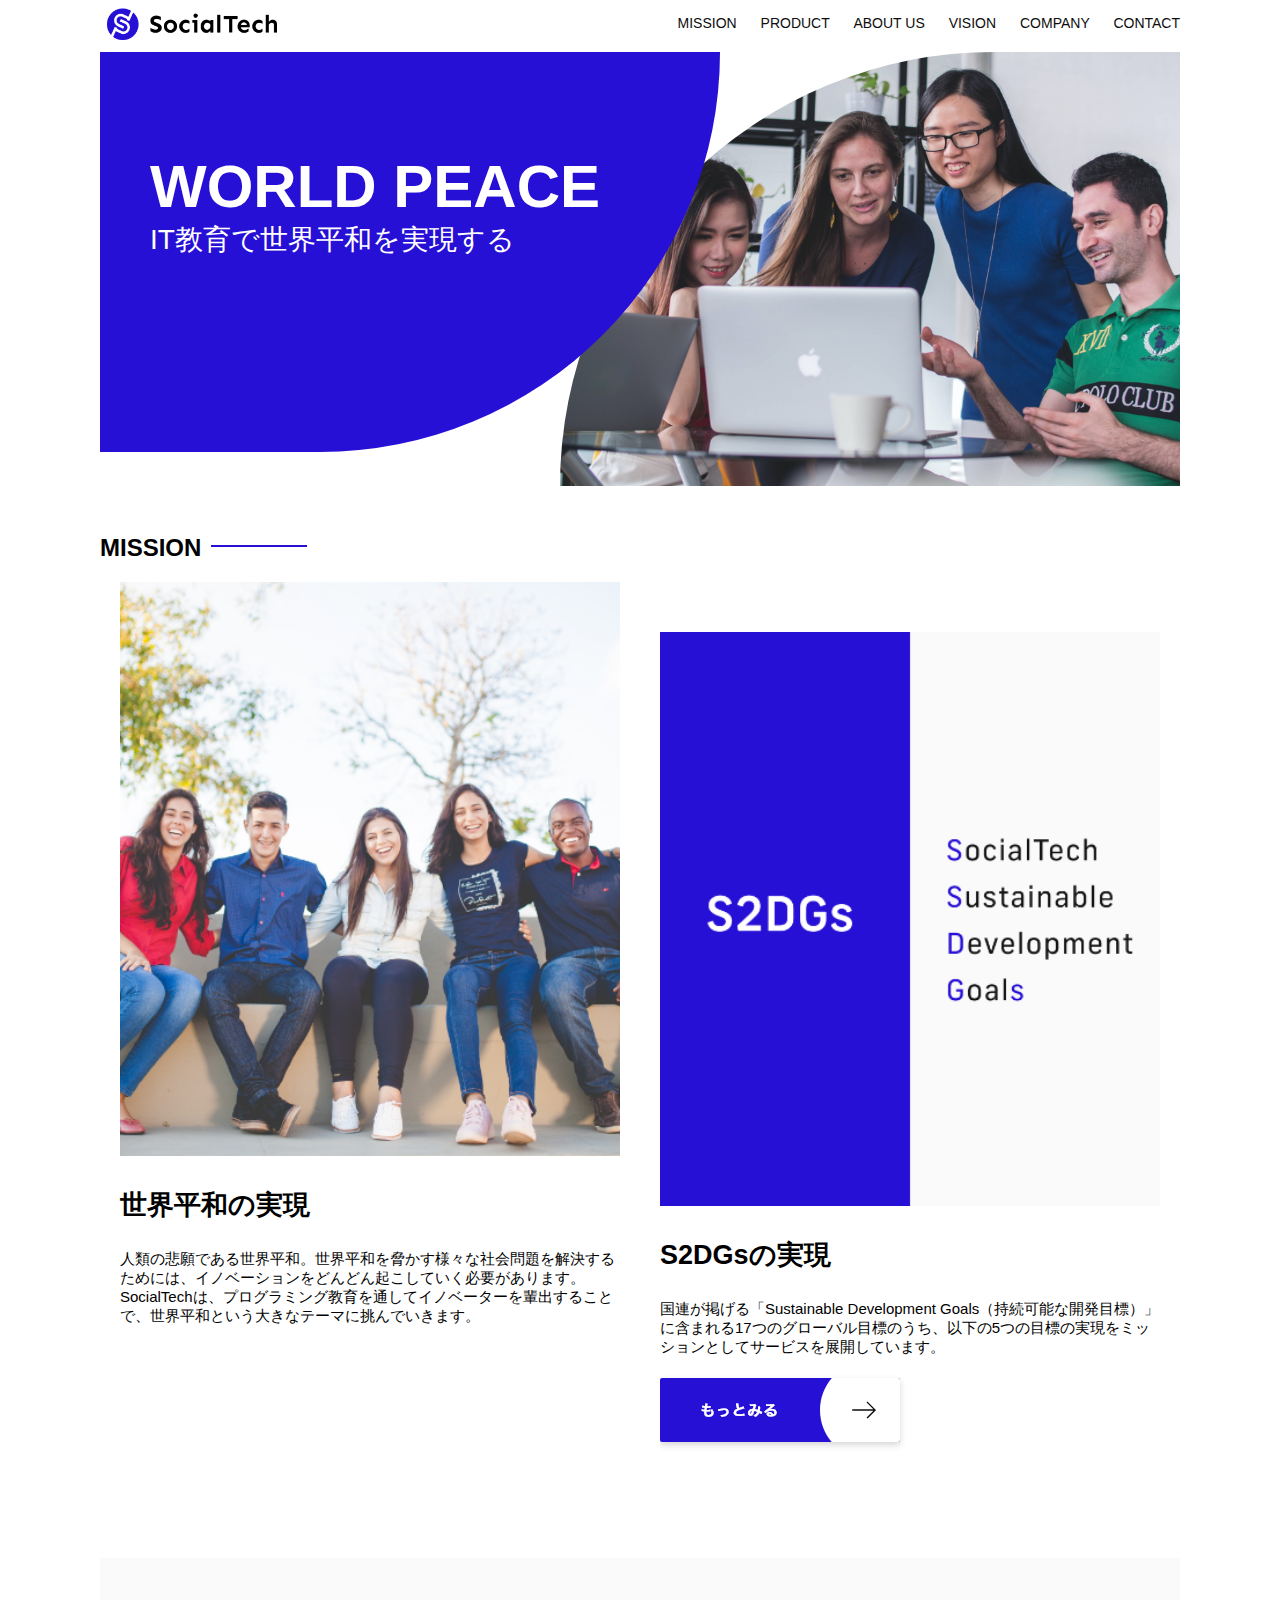
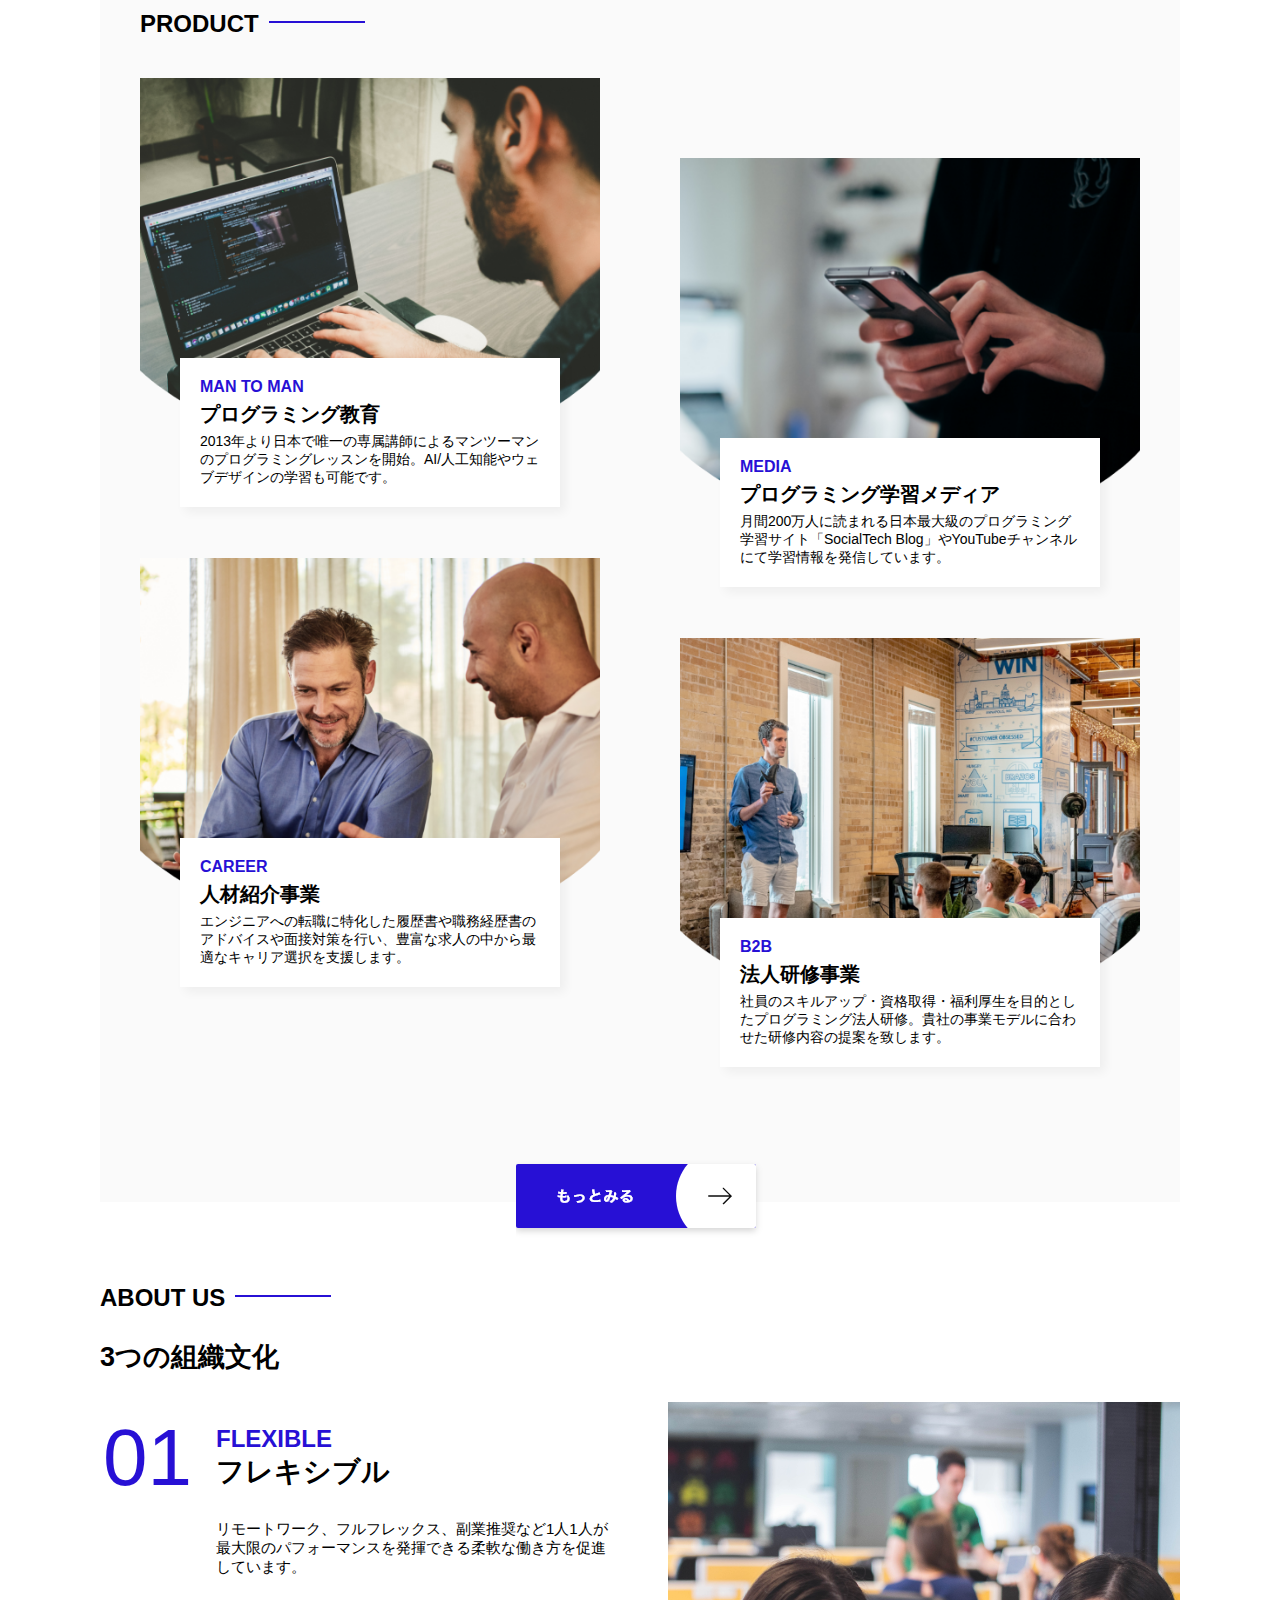
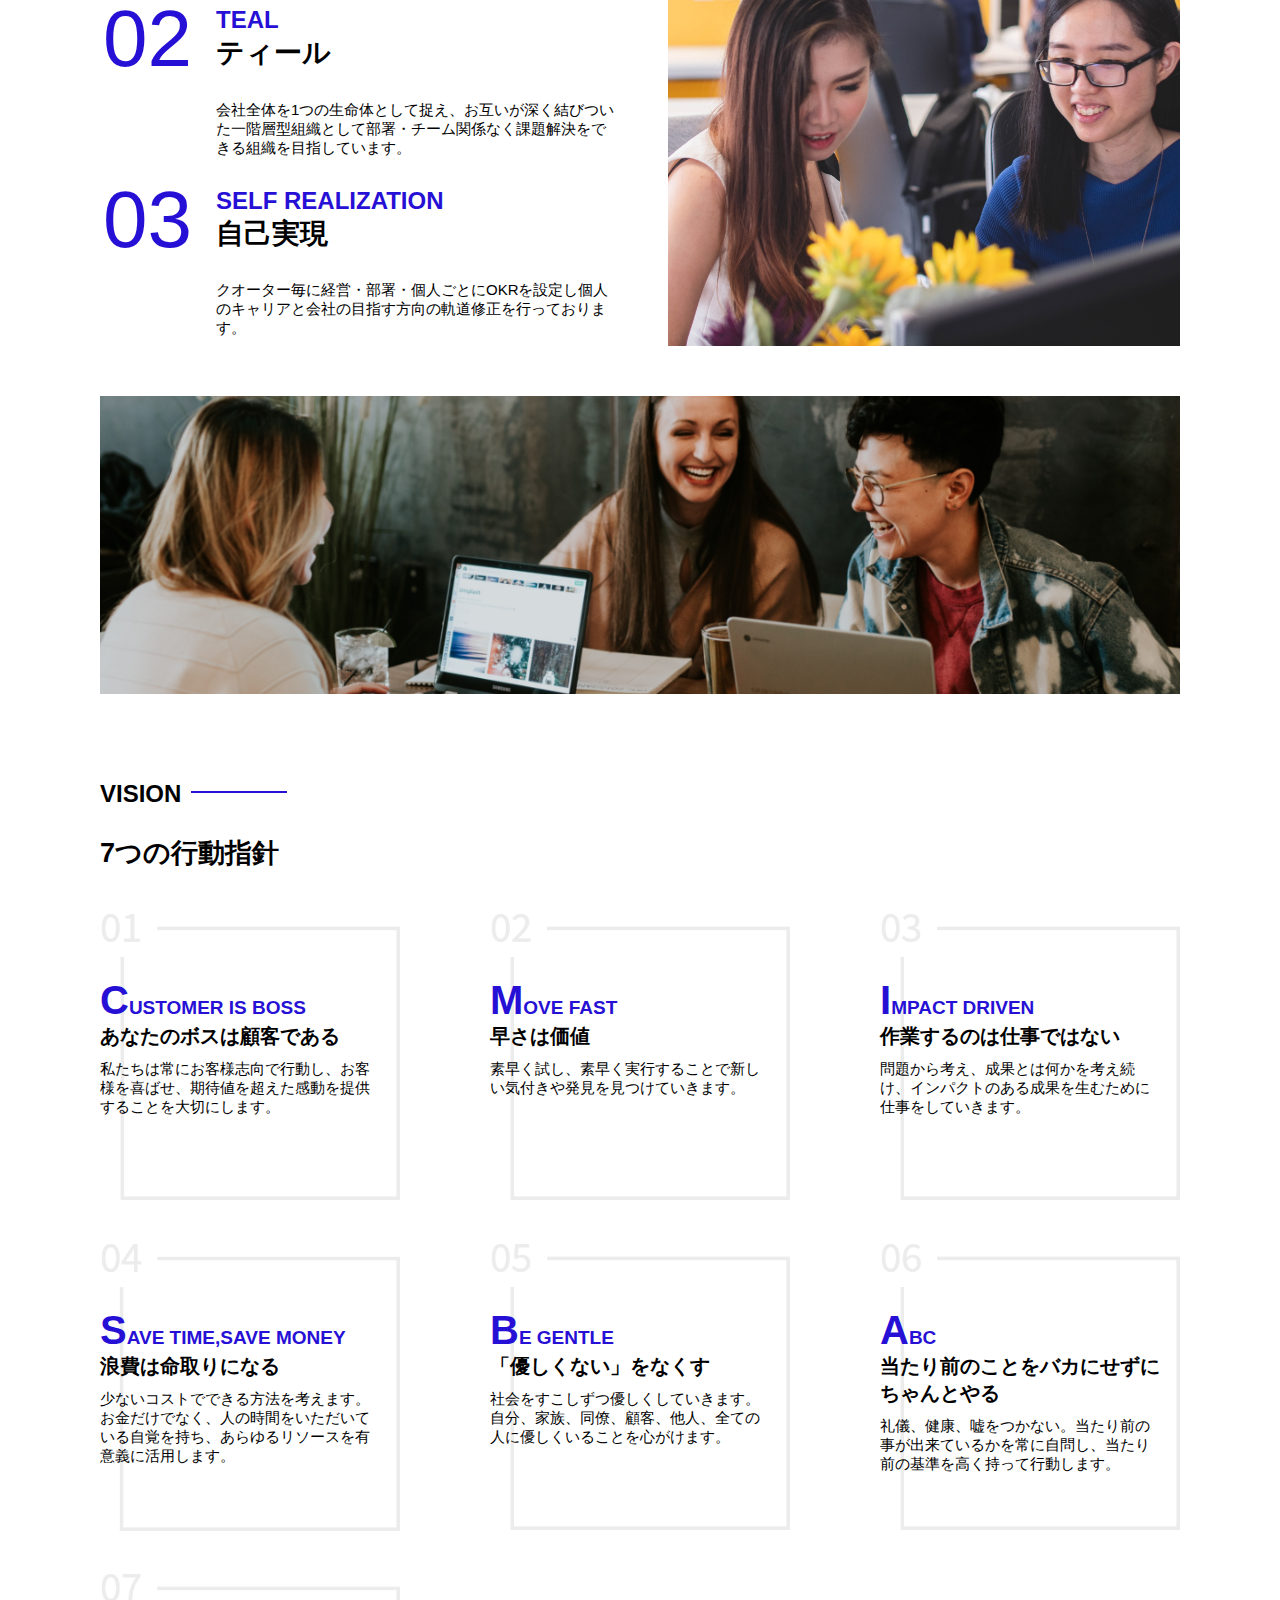
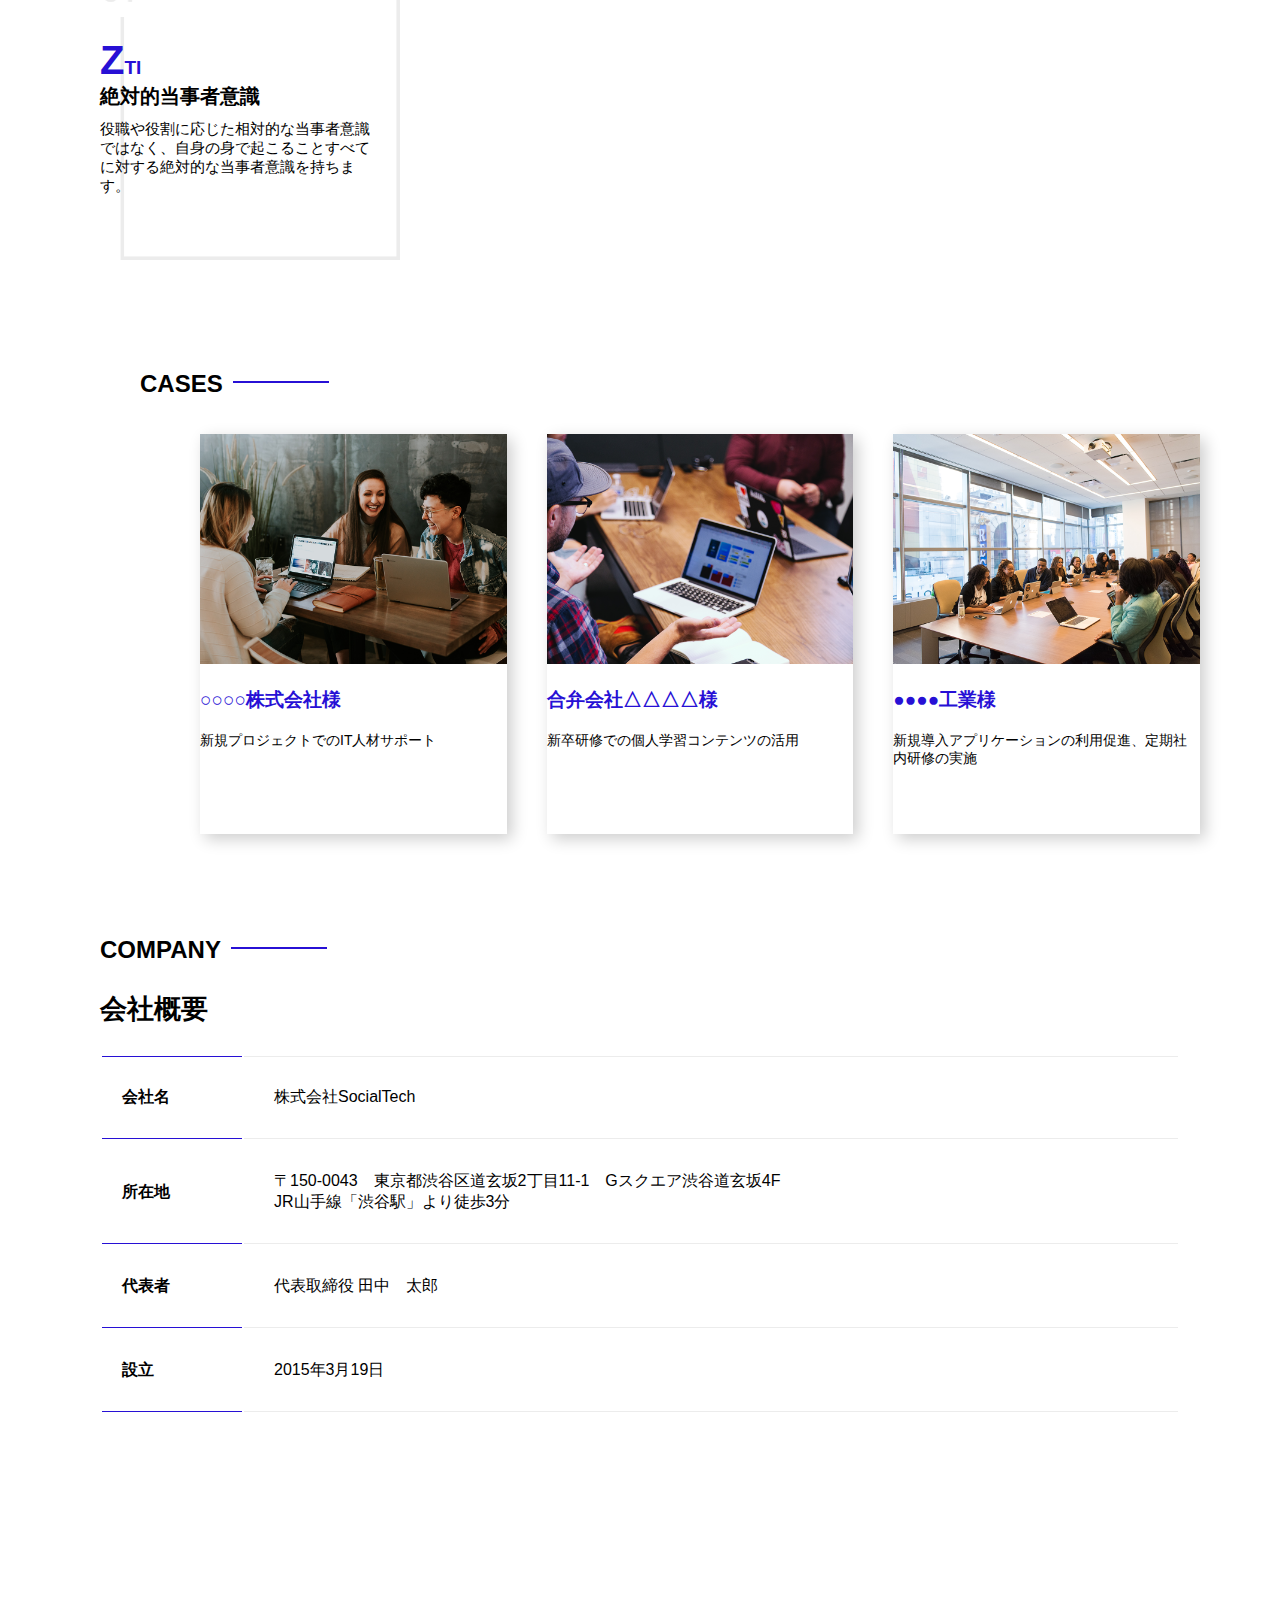
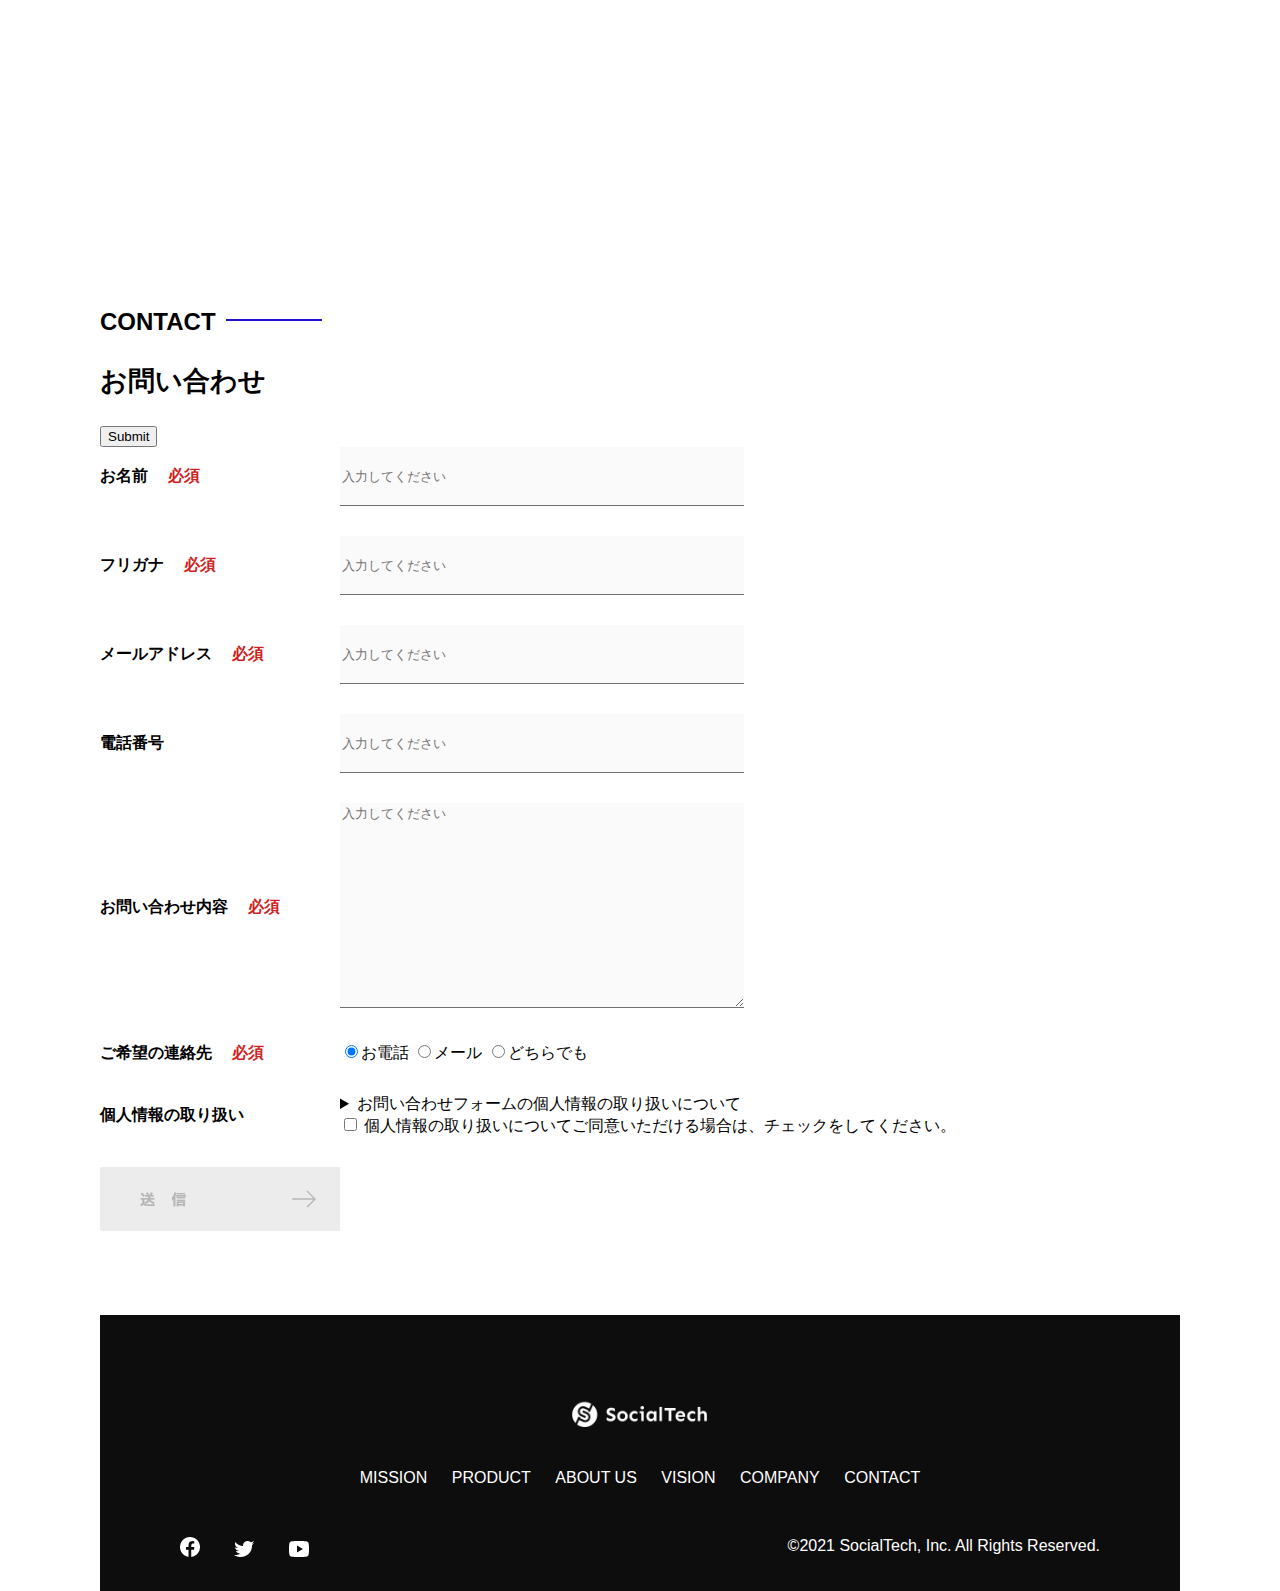
==== kadai_012/index.html @ bbf34199 "Add files via upload" ====
<!DOCTYPE html>
<html>
    <head>
        <title>SocialTech</title>
        <meta charset="utf-8">
        <meta name="description" content="SocialTechはEdTech業界のリーディングカンパニーを目指します。">
        <meta name="viewport" content="width=device-width,initial-scale=1.0">
        <link rel="stylesheet" href="style.css">
    </head>
    <body>
        <header>
            <a href="index.html" id="logo"><img src="images/logo.png" alt="トップページに戻る"></a>
            
            <!-- PC用ナビゲーション -->
            <nav id="nav-pc">
                <a href="mission.html">MISSION</a>
                <a href="product.html">PRODUCT</a>
                <a href="index.html#aboutus">ABOUT US</a>
                <a href="index.html#vision">VISION</a>
                <a href="index.html#company">COMPANY</a>
                <a href="index.html#contact">CONTACT</a>
            </nav>
        </header>
        <main>
            <article>
                <section id="main-visual">
                    <div id="main-message">
                        <h1>WORLD PEACE</h1>
                        <p>IT教育で世界平和を実現する</p>
                    </div>
                    <img src="images/index/index-main.png" alt="PCの周りに集まる多国籍の仲間たち">
                </section>
                <!--ミッション-->
                <section id="mission">
                    <h2 class="index-h2">MISSION</h2>
                    <div id="mission-flex">
                        <div>
                            <img id="mission-photo" src="images/index/index-mission.png" alt="屋上のベンチで写真を撮影する多国籍の仲間たち">
                            <h3>世界平和の実現</h3>
                            <p>
                                人類の悲願である世界平和。世界平和を脅かす様々な社会問題を解決するためには、イノベーションをどんどん起こしていく必要があります。
                                SocialTechは、プログラミング教育を通してイノベーターを輩出することで、世界平和という大きなテーマに挑んでいきます。
                            </p>
                        </div>
                        <div>
                            <img id="s2dgs" src="images/index/s2dgs.png" alt="S2DGs">
                            <h3>S2DGsの実現</h3>
                            <p>国連が掲げる「Sustainable Development Goals（持続可能な開発目標）」に含まれる17つのグローバル目標のうち、以下の5つの目標の実現をミッションとしてサービスを展開しています。</p>
                            <a href="mission.html">
                                <img src="images/button-more.png" alt="もっとみる">
                            </a>
                        </div>
                    </div>
                </section>
                <!--プロダクト-->
                <section id="product">
                    <h2 class="index-h2">PRODUCT</h2>
                    <div>
                        <div id="product-left">
                            <div>
                                <img class="product-photo" src="images/index/index-mantoman.png" alt="PCでコードを書く男性">
                                <div class="product-explain">
                                    <span>MAN TO MAN</span>
                                    <h3>プログラミング教育</h3>
                                    <p>2013年より日本で唯一の専属講師によるマンツーマンのプログラミングレッスンを開始。AI/人工知能やウェブデザインの学習も可能です。</p>
                                </div>
                            </div>
                            <div>
                                <img class="product-photo" src="images/index/index-career.png" alt="笑顔で話し合う2人の男性">
                                <div class="product-explain">
                                    <span>CAREER</span>
                                    <h3>人材紹介事業</h3>
                                    <p>エンジニアへの転職に特化した履歴書や職務経歴書のアドバイスや面接対策を行い、豊富な求人の中から最適なキャリア選択を支援します。</p>
                                </div>
                            </div>
                        </div>
                        <div id="product-right">
                            <div>
                                <img class="product-photo" src="images/index/index-media.png" alt="スマートフォンを操作する人">
                                <div class="product-explain">
                                    <span>MEDIA</span>
                                    <h3>プログラミング学習メディア</h3>
                                    <p>月間200万人に読まれる日本最大級のプログラミング学習サイト「SocialTech Blog」やYouTubeチャンネルにて学習情報を発信しています。</p>
                                </div>
                            </div>
                            <div>
                                <img class="product-photo" src="images/index/index-b2b.png" alt="講演中の男性とそれを聴く人々">
                                <div class="product-explain">
                                    <span>B2B</span>
                                    <h3>法人研修事業</h3>
                                    <p>社員のスキルアップ・資格取得・福利厚生を目的としたプログラミング法人研修。貴社の事業モデルに合わせた研修内容の提案を致します。</p>
                                </div>
                            </div>
                        </div>
                    </div>
                    <div>
                        <a id="product-more" href="product.html">
                            <img src="images/button-more.png" alt="もっとみる">
                        </a>
                    </div>
                </section>
                <!--ABOUT US-->
                <section id="aboutus">
                    <h2 class="index-h2">ABOUT US</h2>
                    <h3>3つの組織文化</h3>
                    <div>
                        <table class="culture-table">
                            <tr>
                                <td>
                                    <span class="culture-num">01</span>
                                </td>
                                <td>
                                    <span class="culture-en">FLEXIBLE</span>
                                    <span class="culture-jp">フレキシブル</span>
                                </td>
                            </tr>
                            <tr>
                                <td>
                                    <!--空のセル-->
                                </td>
                                <td>
                                    <p class="culture-description">
                                        リモートワーク、フルフレックス、副業推奨など1人1人が最大限のパフォーマンスを発揮できる柔軟な働き方を促進しています。
                                    </p>
                                </td>
                            </tr>
                            <tr>
                                <td>
                                    <span class="culture-num">02</span>
                                </td>
                                <td>
                                    <span class="culture-en">TEAL</span>
                                    <span class="culture-jp">ティール</span>
                                </td>
                            </tr>
                            <tr>
                                <td>
                                    <!--空のセル-->
                                </td>
                                <td>
                                    <p class="culture-description">
                                        会社全体を1つの生命体として捉え、お互いが深く結びついた一階層型組織として部署・チーム関係なく課題解決をできる組織を目指しています。
                                    </p>
                                </td>
                            </tr>
                            <tr>
                                <td>
                                    <span class="culture-num">03</span>
                                </td>
                                <td>
                                    <span class="culture-en">SELF REALIZATION</span>
                                    <span class="culture-jp">自己実現</span>
                                </td>
                            </tr>
                            <tr>
                                <td>
                                    <!--空のセル-->
                                </td>
                                <td>
                                    <p class="culture-description">
                                        クオーター毎に経営・部署・個人ごとにOKRを設定し個人のキャリアと会社の目指す方向の軌道修正を行っております。
                                    </p>
                                </td>
                            </tr>
                        </table>
                        <img class="culture-img" src="images/index/index-aboutus1.png" alt="笑顔で話し合う2人の女性">
                    </div>
                    <img class="culture-img2" src="images/index/index-aboutus2.png" alt="笑顔で話し合う3人の男女">
                </section>
                <!--VISION-->
                <section id="vision">
                    <h2 class="index-h2">VISION</h2>
                    <h3>7つの行動指針</h3>
                    <div>
                        <div class="vision-box">
                            <img src="images/index/vision-01.png" alt="01">
                            <span>
                                <h4>CUSTOMER IS BOSS</h4>
                                <h5>あなたのボスは顧客である</h5>
                                <p>私たちは常にお客様志向で行動し、お客様を喜ばせ、期待値を超えた感動を提供することを大切にします。</p>
                            </span>
                        </div>
                        <div class="vision-box">
                            <img src="images/index/vision-02.png" alt="02">
                            <span>
                                <h4>MOVE FAST</h4>
                                <h5>早さは価値</h5>
                                <p>素早く試し、素早く実行することで新しい気付きや発見を見つけていきます。</p>
                            </span>
                        </div>
                        <div class="vision-box">
                            <img src="images/index/vision-03.png" alt="03">
                            <span>
                                <h4>IMPACT DRIVEN</h4>
                                <h5>作業するのは仕事ではない</h5>
                                <p>問題から考え、成果とは何かを考え続け、インパクトのある成果を生むために仕事をしていきます。</p>
                            </span>
                        </div>
                        <div class="vision-box">
                            <img src="images/index/vision-04.png" alt="04">
                            <span>
                                <h4>SAVE TIME,SAVE MONEY</h4>
                                <h5>浪費は命取りになる</h5>
                                <p>少ないコストでできる方法を考えます。お金だけでなく、人の時間をいただいている自覚を持ち、あらゆるリソースを有意義に活用します。</p>
                            </span>
                        </div>
                        <div class="vision-box">
                            <img src="images/index/vision-05.png" alt="05">
                            <span>
                                <h4>BE GENTLE</h4>
                                <h5>「優しくない」をなくす</h5>
                                <p>社会をすこしずつ優しくしていきます。自分、家族、同僚、顧客、他人、全ての人に優しくいることを心がけます。</p>
                            </span>
                        </div>
                        <div class="vision-box">
                            <img src="images/index/vision-06.png" alt="06">
                            <span>
                                <h4>ABC</h4>
                                <h5>当たり前のことをバカにせずにちゃんとやる</h5>
                                <p>礼儀、健康、嘘をつかない。当たり前の事が出来ているかを常に自問し、当たり前の基準を高く持って行動します。</p>
                            </span>
                        </div>
                        <div class="vision-box">
                            <img src="images/index/vision-07.png" alt="07">
                            <span>
                                <h4>ZTI</h4>
                                <h5>絶対的当事者意識</h5>
                                <p>役職や役割に応じた相対的な当事者意識ではなく、自身の身で起こることすべてに対する絶対的な当事者意識を持ちます。</p>
                            </span>
                        </div>
                    </div>
                </section>
                <!--CASES-->
                <section id="cases">
                    <h2 class="index-h2">CASES</h2>
                    <ul>
                        <li class="case-card">
                            <img class="case-img" src="images/index/case-1.png" alt="仲良く語り合う3人">
                            <div class="cases-info">
                                <h3 class="case-name">○○○○株式会社様</h3>
                                <p class="case-content">新規プロジェクトでのIT人材サポート</p>
                            </div>    
                        </li>
                        <li class="case-card">
                            <img class="case-img" src="images/index/case-2.png" alt="PCでコンテンツを見る">
                            <div class="cases-info">
                                <h3 class="case-name">合弁会社△△△△様</h3>
                                <p class="case-content">新卒研修での個人学習コンテンツの活用</p>
                            </div>
                        </li>
                        <li class="case-card">
                            <img class="case-img" src="images/index/case-3.png" alt="社内研修中の会議室">
                            <div class="cases-info">
                                <h3 class="case-name">●●●●工業様</h3>
                                <p class="case-content">新規導入アプリケーションの利用促進、定期社内研修の実施</p>
                            </div>
                        </li>
                    </ul>
                </section>
                <!--COMPANY-->
                <section id="company">
                    <h2 class="index-h2">COMPANY</h2>
                    <h3>会社概要</h3>
                    <table id="company-table">
                        <tr>
                            <th class="tableheader-first">会社名</th>
                            <td class="cell-first">株式会社SocialTech</td>
                        </tr>
                        <tr>
                            <th class="tableheader">所在地</th>
                            <td class="cell">〒150-0043　東京都渋谷区道玄坂2丁目11-1　Gスクエア渋谷道玄坂4F<br>JR山手線「渋谷駅」より徒歩3分</td>
                        </tr>
                        <tr>
                            <th class="tableheader">代表者</th>
                            <td class="cell">代表取締役 田中　太郎</td>
                        </tr>
                        <tr>
                            <th class="tableheader">設立</th>
                            <td class="cell">2015年3月19日</td>
                        </tr>
                    </table>
                    <iframe
                        src="https://www.google.com/maps/embed?pb=!1m18!1m12!1m3!1d3241.7739223224576!2d139.6961571!3d35.6579413!2m3!1f0!2f0!3f0!3m2!1i1024!2i768!4f13.1!3m3!1m2!1s0x60188be0535d9a81%3A0xb09a6e9018e3debd!2z44CSMTUwLTAwNDMg5p2x5Lqs6YO95riL6LC35Yy66YGT546E5Z2C77yS5LiB55uu77yR77yR4oiS77yR!5e0!3m2!1sja!2sjp!4v1715170661385!5m2!1sja!2sjp" style="border:0;" allowfullscreen="" loading="lazy">
                    </iframe>
                </section>
                <!--お問い合わせフォーム-->
                <section id="contact">
                    <h2 class="index-h2">CONTACT</h2>
                    <h3>お問い合わせ</h3>
                    <!--STATIC FORMSのフォームタグ-->
                    <form action="https://api.staticforms.xyz/submit" method="post">
                        <input type="text" name="honeypot" style="display:none">
                        <!--STATIC FORMSのアクセスキー-->
                        <input type="hidden" name="accessKey" value="c006dc38-421e-4a0a-bcff-b7b73078b404">
                        <!--メールのタイトル-->
                        <input type="hidden" name="subject" value="お問い合わせフォーム">
                        <!--送信先のメールアドレスをvalueに設定する-->
                        <input type="hidden" name="replyTo" value="Yff48553@nifty.com">
                        <!--redirectToのURLは公開後のURLへリンクする-->
                        <input type="hidden" name="redirectTo" value="">
                        <input type="submit" value="Submit" />
                        <div>
                            <div class="contact-heading">
                                <label class="contact-label">お名前<span class="contact-span">必須</span></label>
                            </div>
                            <div>
                                <input type="text" name="name" placeholder="入力してください" class="contact-textbox">
                            </div>
                        </div>
                        <div>
                            <div class="contact-heading">
                                <label class="contact-label">フリガナ<span class="contact-span">必須</span></label>
                            </div>
                            <div>
                                <input type="text" name="hurigana" placeholder="入力してください" class="contact-textbox">
                            </div>
                        </div>
                        <div>
                            <div class="contact-heading">
                                <label class="contact-label">メールアドレス<span class="contact-span">必須</span></label>
                            </div>
                            <div>
                                <input type="text" name="email" placeholder="入力してください" class="contact-textbox">
                            </div>
                        </div>
                        <div>
                            <div class="contact-heading">
                                <label class="contact-label">電話番号</label>
                            </div>
                            <div>
                                <input type="text" name="tel" placeholder="入力してください" class="contact-textbox">
                            </div>
                        </div>
                        <div>
                            <div class="contact-heading">
                                <label class="contact-label">お問い合わせ内容<span class="contact-span">必須</span></label>
                            </div>
                            <div>
                                <textarea class="contact-textarea" placeholder="入力してください" name="message"></textarea>
                            </div>
                        </div>
                        <div>
                            <div class="contact-heading">
                                <label class="contact-label">ご希望の連絡先<span class="contact-span">必須</span></label>
                            </div>
                            <div>
                                <input class="radiobutton" type="radio" value="tel" name="contact" checked><label>お電話</label>
                                <input class="radiobutton" type="radio" value="mail" name="contact"><label>メール</label>
                                <input class="radiobutton" type="radio" value="both" name="contact"><label>どちらでも</label>
                            </div>
                        </div>
                        <div>
                            <div class="contact-heading">
                                <label class="contact-label">個人情報の取り扱い</label>
                            </div>
                            <div>
                                <details>
                                    <summary>お問い合わせフォームの個人情報の取り扱いについて</summary>
                                    <div>
                                        <span>１．組織の名称又は氏名</span><br>
                                        株式会社SocialTech<br><br>
                                        <span>２．個人情報保護管理者（若しくはその代理人）の氏名又は職名、所属及び連絡先
                                            鈴木 一郎 コーポレート部</span><br>
                                            メールアドレス：support@socialtech.net<br>
                                            TEL：03-xxxx-xxxx<br>
                                        <span>３．個人情報の利用目的</span><br>
                                        ・本サービス及び本サービスに関連する情報の提供又はそれらに関する連絡のため<br>
                                        ・ユーザーの本人確認のため<br>
                                        ・当社サービスのご案内のため<br>
                                        ・当社の商品等の広告または宣伝（電子メールによるものを含むものとします。）<br><br>
                                        <span>４．個人情報の取り扱い業務の委託</span><br>
                                        個人情報の取扱業務の全部または一部を外部に業務委託する場合があります。<br>
                                        その際、弊社は、個人情報を適切に保護できる管理体制を敷き実行していることを条件として<br>
                                        委託先を厳選したうえで、機密保持契約を委託先と締結し、お客様の個人情報を厳密に管理させます。<br><br>
                                        <span>５．個人情報の開示等の請求</span><br>
                                        お客様は、弊社に対してご自身の個人情報の開示等（利用目的の通知、開示、内容の訂正・追加・削除、利用の停止または消去、第三者への提供の停止）に関して、当社問合わせ窓口に申し出ることができます。<br>
                                        その際、弊社はお客様ご本人を確認させていただいたうえで、合理的な期間内に対応いたします。<br><br>
                                        なお、個人情報に関する弊社問合わせ先は、次の通りです。<br><br>
                                        株式会社SocialTech　個人情報問合せ窓口<br>
                                        〒150-0043　東京都渋谷区道玄坂2丁目11-1 Ｇスクエア渋谷道玄坂 4F<br>
                                        メールアドレス：support@socialtech.net　TEL：03-xxxx-xxxx<br><br>
                                        <span>６．個人情報を提供されることの任意性について</span><br><br>
                                        お客様がご自身の個人情報を弊社に提供されるか否かは、お客様のご判断によりますが、もしご提供されない場合には、適切なサービスが提供できない場合がありますので予めご了承ください。
                                    </div>
                                </details>
                                <input type="checkbox" name="agree">
                                <span>個人情報の取り扱いについてご同意いただける場合は、チェックをしてください。</span>
                            </div>
                        </div>
                        <input type="image" src="images/button-submit.png" alt="送信する">
                    </form>
                </section>
            </article>
            <footer>
                <div id="footer-logo">
                    <img src="images/logo-sp.png" alt="SocialTech">
                </div>
                <div id="footer-link">
                    <a href="mission.html">MISSION</a>
                    <a href="product.html">PRODUCT</a>
                    <a href="index.html#aboutus">ABOUT US</a>
                    <a href="index.html#vision">VISION</a>
                    <a href="index.html#company">COMPANY</a>
                    <a href="index.html#contact">CONTACT</a>
                </div>
                <div id="sns-footer">
                    <a href="https://www.facebook.com/sejuku2013"><img src="images/button-facebook.png" alt="Facebookのリンク"></a>
                    <a href="https://twitter.com/samuraijuku"><img src="images/button-twitter.png" alt="Twitterのリンク"></a>
                    <a href="https://www.youtube.com/channel/UCCFOQO5aDK0xXam4cUQXT8g"><img src="images/button-youtube.png" alt="YouTubeのリンク"></a>
                     <span id="copyright">&copy;2021 SocialTech, Inc. All Rights Reserved. </span>
                </div>
            </footer>
        </main>
    </body>
</html>
---- kadai_012/style.css ----
body {
    font-family: "Source Sans Pro","Hiragino Kaku Gothic ProN",Meiryo,Arial,sans-serif;
}

p {
    font-size: 15px;
}


/*===============
PC用のスタイル
================*/
body {
    max-width: 1080px;
    min-width: 960px;
    margin: 0 auto 0 auto;
}

header {
    display: flex;
    justify-content: space-between;
}

#nav-pc {
    font-size: 14px;
    padding-top: 15px;
}

#nav-pc > a {
    text-decoration: none;
    margin-left: 20px;
}
#nav-pc > a:link {
    color: #0d0d0d;
}
#nav-pc > a:visited {
    color: #0d0d0d;
}
#nav-pc > a:hover {
    color: #0d0d0d;
    text-decoration: underline;
}
#nav-pc > a:active {
    color: #0d0d0d;
}
#main-visual {
    position: relative;
    height: 400px;
}

#main-message {
    position: absolute;
    top: 0;
    left: 0;
    background-color: #2710d5;
    color: #ffffff;
    border-radius: 0 0 476px 0;
    max-width: 620px;
    height: 100%;
    width: 100%;
    z-index: 11;
}
#main-message > h1 {
    font-size: 60px;
    font-weight: bold;
    margin: 100px 0 0 50px;
}
#main-message > p {
    font-size: 28px;
    margin: 0 0 0 50px;
}

#main-visual > img {
    max-width: 620px;
    border-radius: 476px 0 0 0;
    position: absolute;
    top: 0;
    right: 0;
    z-index: 10;
}

/*見出し*/
h2 {
    margin: 40px 0 0 0;
}
h2::after {
    content: url("images/line.png");
    margin-left: 10px;
}

h3 {
    font-size: 27px;
}

/*ミッション*/
#mission {
    margin: 80px auto 80px auto;
    width: 100%;
}
#mission-flex {
    width: 100%;
    display: flex;
}
#mission-flex > div {
    width: 50%;
    margin: 20px;
}
#mission-photo {
    width: 100%;
}
#s2dgs {
    margin-top: 50px;
    width: 100%;
}

/*プロダクト*/
#product {
    background-color: #fafafa;
    margin: 80px 0 80px 0;
    padding: 10px 40px 0px 40px;
}

/*外枠*/
#product > div {
    margin-top: 40px;
    display: flex;
}

/*左カラム*/
#product-left {
    width: 50%;
    margin-right: 20px;
}

/*右カラム*/
#product-right {
    width: 50%;
    margin-left: 20px;
    margin-top: 80px;
}

/*画像＋説明の枠*/
#product-left > div {
    position: relative;
    height: 480px;
    margin-right: 20px;
}
#product-right > div {
    position: relative;
    height: 480px;
    margin-left: 20px;
}

/*画像*/
.product-photo {
    width: 100%;
}

/*説明文の枠*/
.product-explain {
    background-color: #ffffff;
    position: absolute;
    left: 0;
    top: 280px;
    margin: 0 40px 0 40px;
    padding: 20px;
    box-shadow: 5px 5px 10px rgba(0,0,0,0.05);
}
/*説明文の英語*/
.product-explain > span {
    color: #2710d5;
    font-weight: bold;
    font-size: 16px;
    margin: 0;
}
/*説明文の見出し*/
.product-explain > h3 {
    font-size: 20px;
    margin: 5px 0 5px 0;
}
/*説明文*/
.product-explain > p {
    font-size: 14px;
    margin: 0;
}

/*「もっとみる」ボタン*/
#product-more {
    margin: 0 auto -42px auto;
}

/*ABOUT US*/
#aboutus {
    margin: 80px auto 80px auto;
}

/*3つの組織文化と画像を入れる枠*/
#aboutus > div {
    display: flex;
}

/*画像*/
.culture-img {
    width: 100%;
    align-self: flex-start;
}
.culture-img2 {
    margin-top: 50px;
    width: 100%;
}

/*3つの組織文化の表*/
.culture-table {
    margin-right: 50px;
}

/*番号*/
.culture-num {
    font-size: 80px;
    color: #2710d5;
    margin: 0 20px 0 0;
}
/*組織文化英語*/
.culture-en {
    color: #2710d5;
    font-weight: bold;
    font-size: 24px;
    display: block;
}
/*組織文化日本語*/
.culture-jp {
    font-size: 28px;
    font-weight: bold;
}
/*説明文*/
.culture-description {
    margin: 0;
}

/*ビジョン*/
#vision {
    margin: 80px auto 80px auto;
}

/*セクション内の外枠*/
#vision > div {
    width: 100%;
    display: flex;
    justify-content: space-between;
    flex-wrap: wrap;
}
/*7つの行動指針の枠*/
.vision-box {
    width: 300px;
    height: 300px;
    margin-bottom: 30px;
    position: relative;
}

.vision-box > img {
    width: 100%;
    height: auto;
    position: absolute;
    top: 0;
    left: 0;
    z-index: 30;
}
.vision-box > span {
    position: absolute;
    top: 0;
    left: 0;
    z-index: 31;
    margin-right: 20px;
}
.vision-box > span > h4 {
    color: #2710d5;
    font-size: 19px;
    margin: 80px 0 0 0;
}
.vision-box > span > h4::first-letter {
    font-size: 40px;
}

.vision-box > span > h5 {
    font-size: 20px;
    margin: 0 0 0 0;
}
.vision-box > span > p {
    margin: 10px 0 0 0;
}


/*CASES*/
#cases {
    margin: 40px;
    width: 100%;
}

ul {
    display: flex;
    list-style-type: none;
}
li {
    width: 33%;
    margin: 20px;
}

.case-card {
    background-color: #ffffff;
    min-height: 400px;
    box-shadow: 5px 5px 15px rgba(0,0,0,0.2);
}
.case-img {
    width: 100%;
}
.case-info {
    padding: 10px 20px;
}
.case-name {
    color: #2710d5;
    font-size: 19px;
}
.case-content {
    font-size: 14px;
}

/*会社概要*/
#company {
    margin: 80px auto 80px auto;
}

#company-table {
    width: 100%;
}
.tableheader {
    text-align: left;
    padding: 20px;
    border-bottom-color: #2710d5;
    border-bottom-width: 1px;
    border-bottom-style: solid;
    width: 100px;
}
.tableheader-first {
    text-align: left;
    padding: 20px;
    border-bottom-color: #2710d5;
    border-bottom-width: 1px;
    border-bottom-style: solid;
    border-top-color: #2710d5;
    border-top-width: 1px;
    border-top-style: solid;
    width: 100px;
}
.cell {
    padding: 30px;
    border-bottom-color: #ececec;
    border-bottom-width: 1px;
    border-bottom-style: solid;
}
.cell-first {
    padding: 30px;
    border-bottom-color: #ececec;
    border-bottom-width: 1px;
    border-bottom-style: solid;
    border-top-color: #ececec;
    border-top-width: 1px;
    border-top-style: solid;
}

#company > iframe {
    width: 100%;
    height: 368px;
    margin-top: 40px;
}

/*お問い合わせ*/
#contact {
    margin: 80px auto 80px auto;
}

/*外枠*/
#contact > form >div {
    display: flex;
    flex-direction: row;
    flex-wrap: wrap;
    padding-bottom: 30px;
}

/*左列の見出し*/
.contact-heading {
    width: 240px;
    align-self: center;
}
/*見出しのラベル*/
.contact-label {
    font-weight: bold;
}
/*必須*/
.contact-span {
    color: #ce2222;
    margin: 0 0 0 20px;
    font-weight: bold;
}

/*テキストボックス*/
.contact-textbox {
    border-top: 0;
    border-left: 0;
    border-right: 0;
    border-bottom-width: 1px;
    border-bottom-color: #707070;
    border-bottom-style: solid;
    background-color: #fafafa;
    width: 400px;
    height: 56px;
}
/*お問い合わせ内容のテキストエリア*/
.contact-textarea {
    border-top: 0;
    border-left: 0;
    border-right: 0;
    border-bottom-width: 1px;
    border-bottom-color: #707070;
    border-bottom-style: solid;
    background-color: #fafafa;
    width: 400px;
    height: 200px;
}

/*個人情報の取り扱い*/
details {
    width: 700px;
}
details > div {
    background-color: #fafafa;
    padding: 20px;
}
details > div > span {
    font-weight: bold;
}

/*フッター*/
footer {
    background-color: #0d0d0d;
    text-align: center;
    padding: 80px 80px 30px 80px;
}
#footer-logo {
    margin-bottom: 30px;
}

#footer-link {
    margin-bottom: 50px;
}
#footer-link > a {
    text-decoration: none;
    margin: 10px;
}
#footer-link > a:link {
    color: #ffffff;
}
#footer-link > a:visited {
    color: #ffffff;
}
#footer-link > a:hover {
    color: #ffffff;
    text-decoration: underline;
}
#footer-link > a:active {
    color: #ffffff;
}

#sns-footer {
    text-align: left;
    width: 100%;
}
#sns-footer > a {
    margin-right: 30px
}
#copyright {
    color: #ffffff;
    float: right;
}
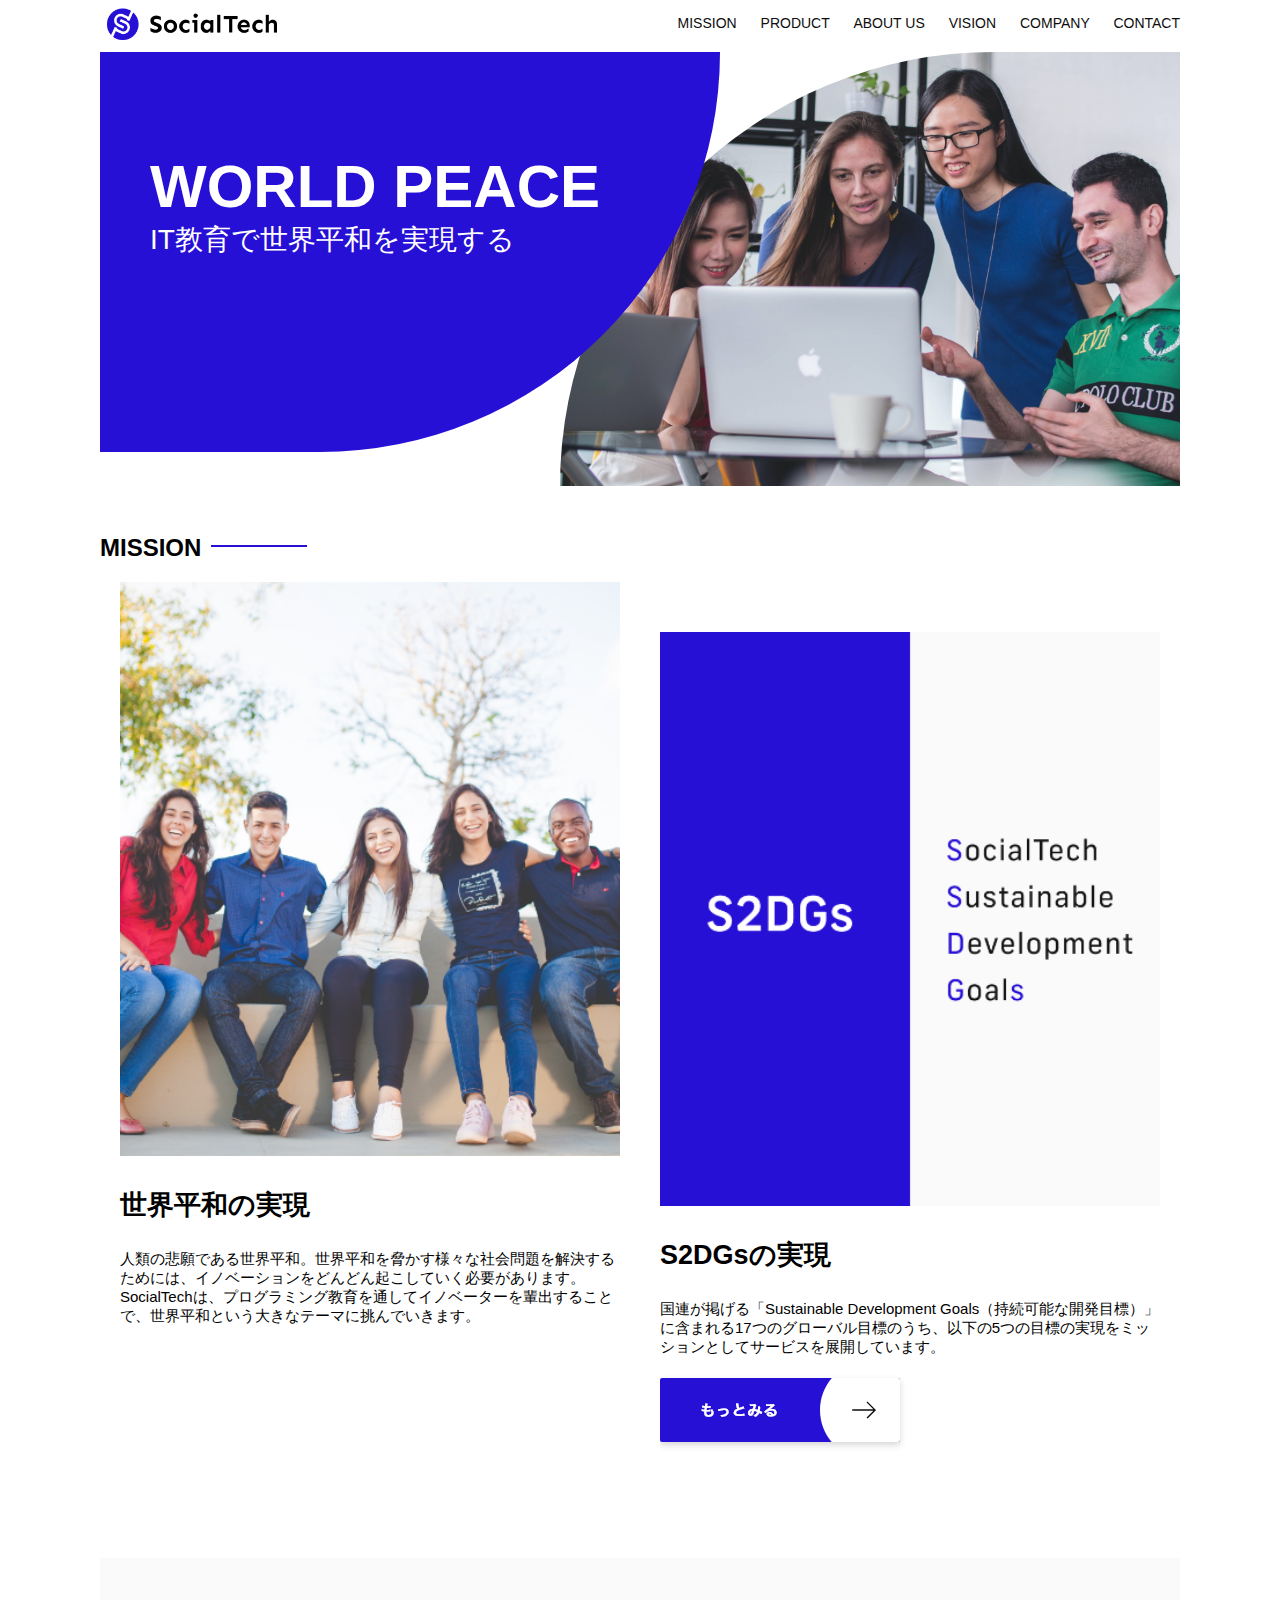
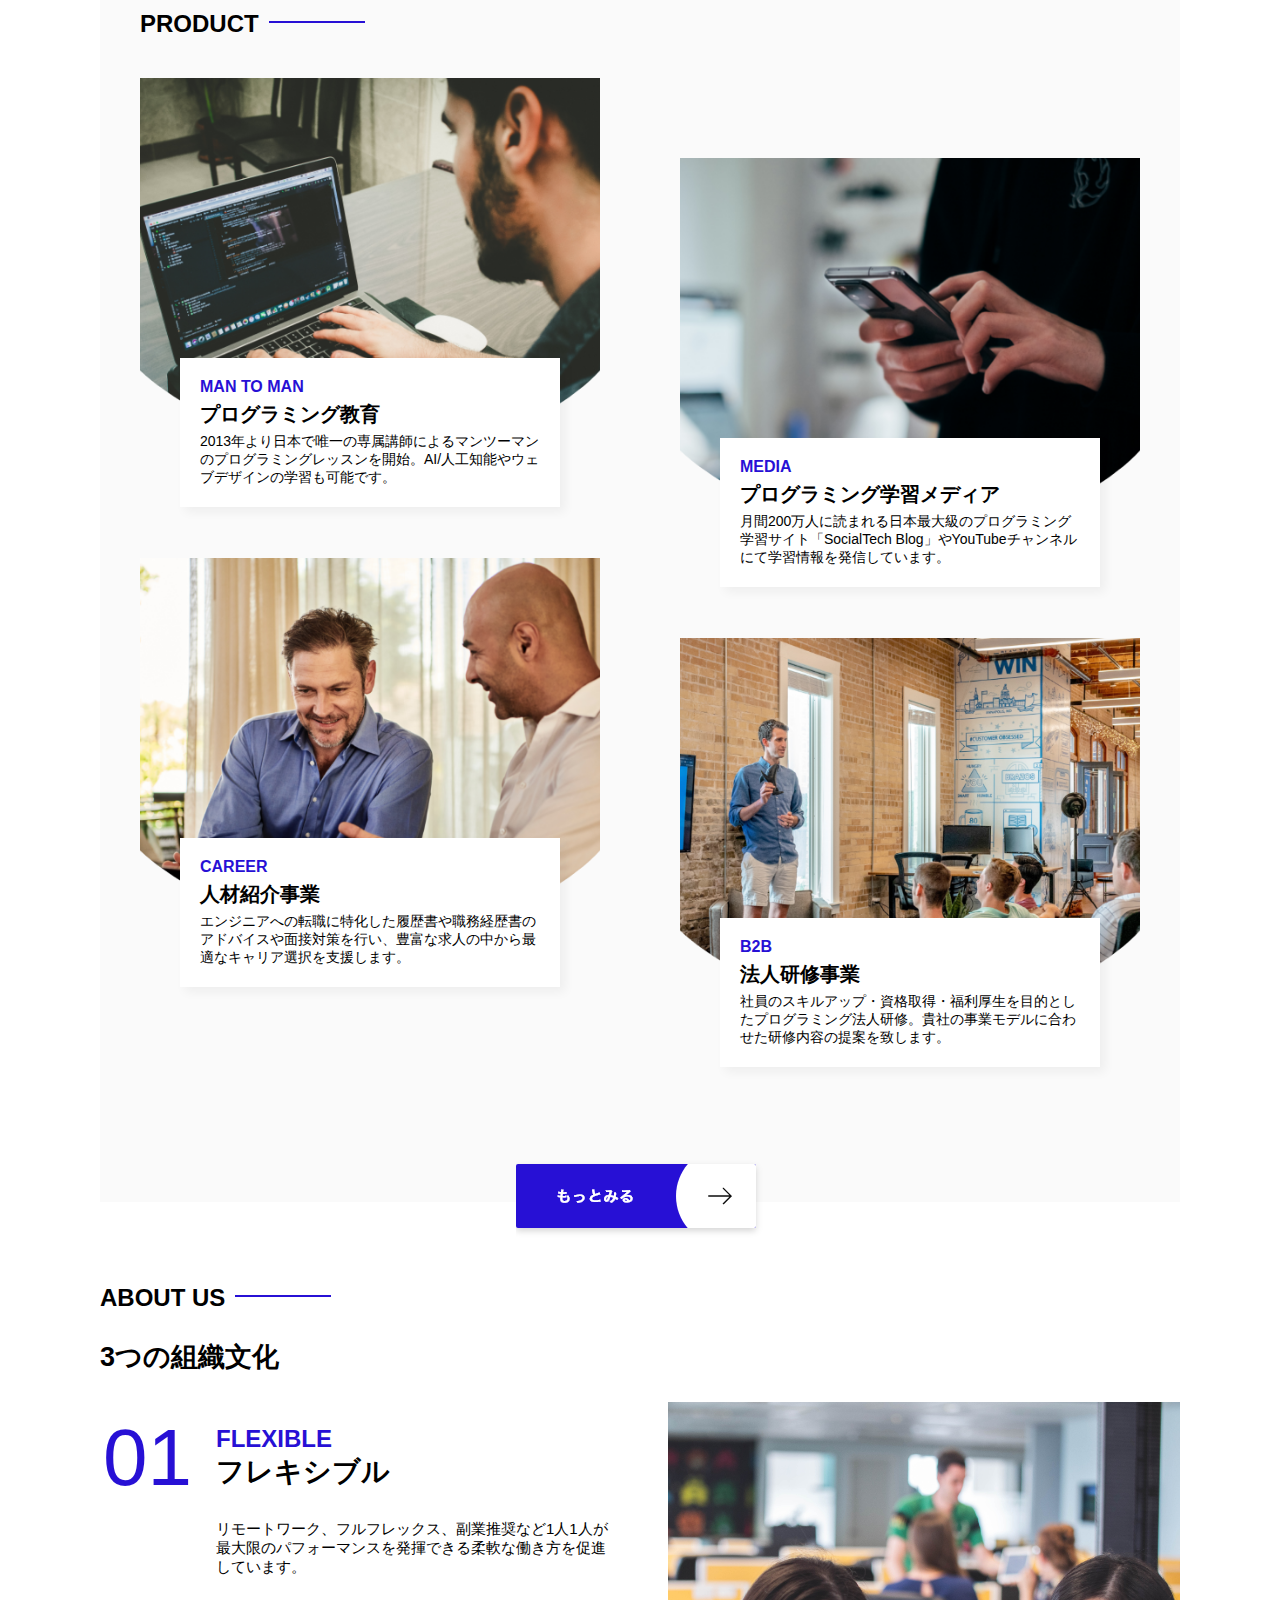
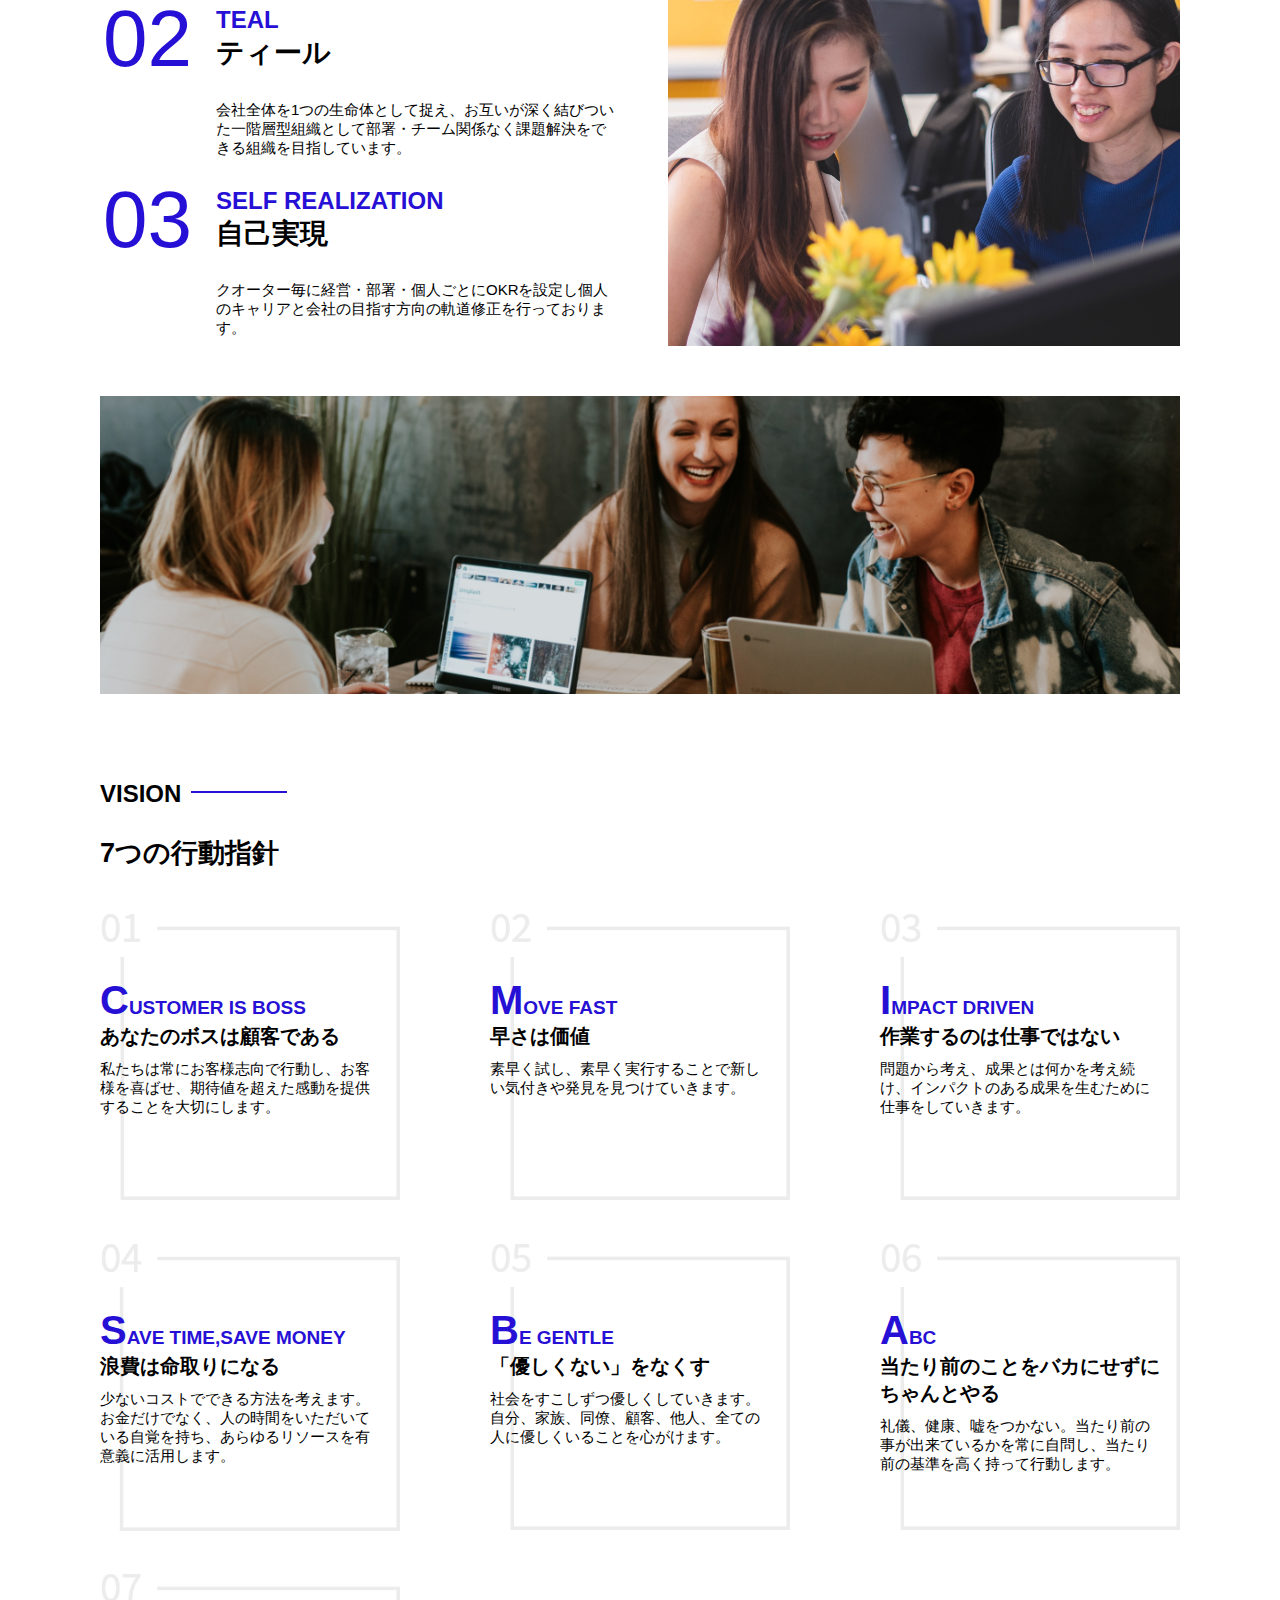
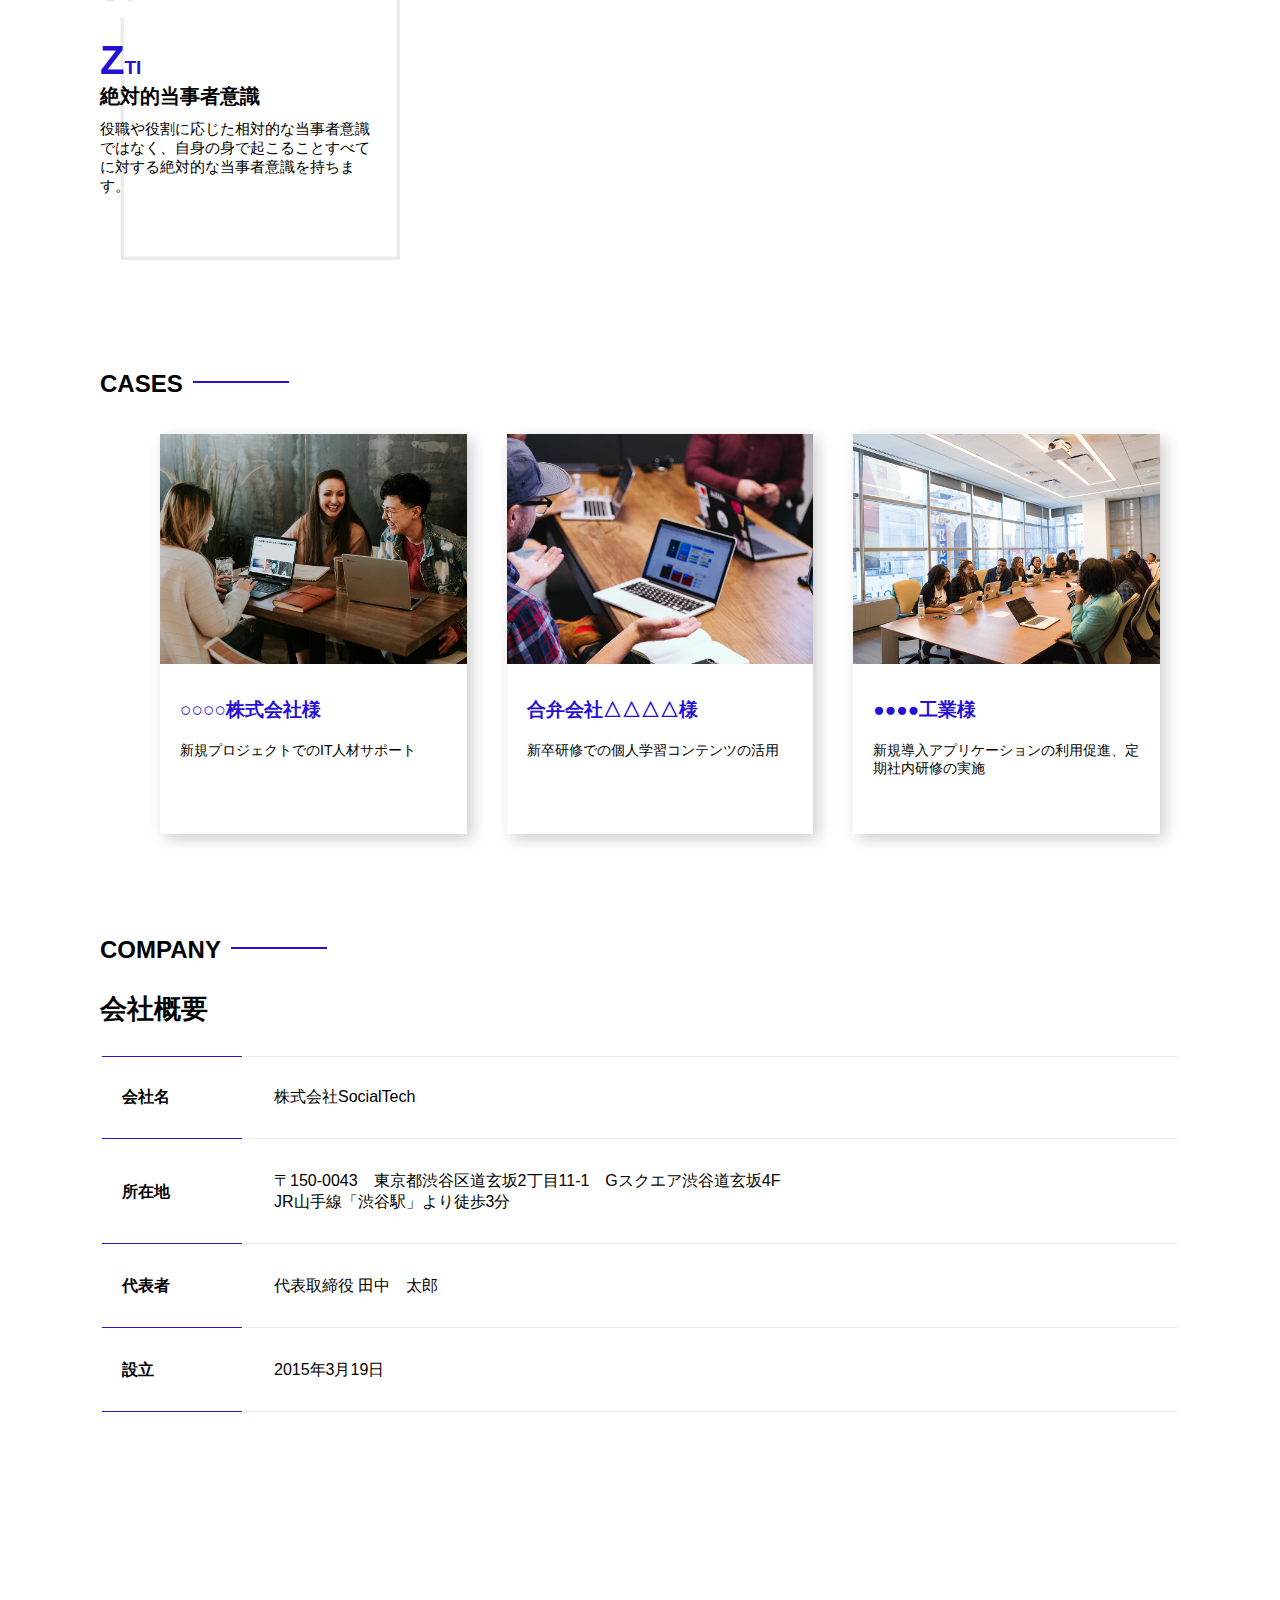
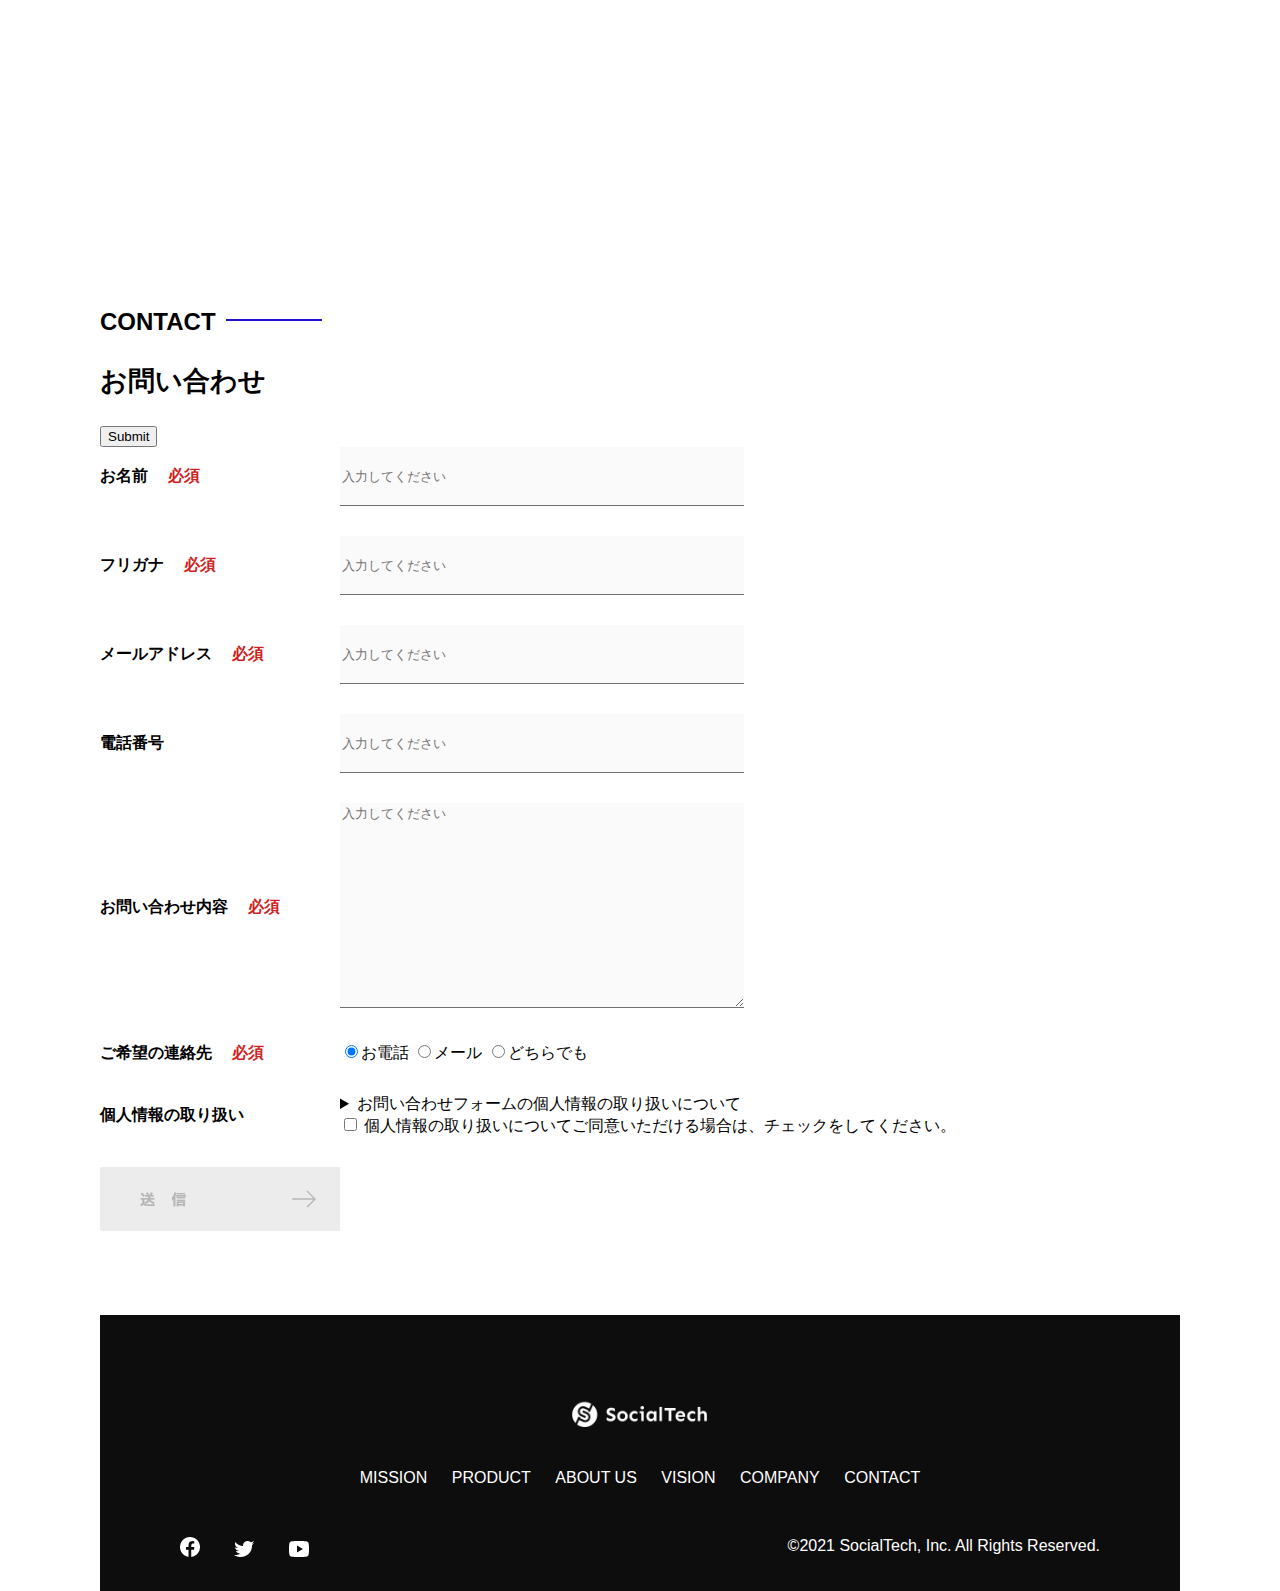
==== commit 98b68299: "Add files via upload" ====
--- a/kadai_012/index.html
+++ b/kadai_012/index.html
@@ -236,21 +236,21 @@
                     <ul>
                         <li class="case-card">
                             <img class="case-img" src="images/index/case-1.png" alt="仲良く語り合う3人">
-                            <div class="cases-info">
+                            <div class="case-info">
                                 <h3 class="case-name">○○○○株式会社様</h3>
                                 <p class="case-content">新規プロジェクトでのIT人材サポート</p>
                             </div>    
                         </li>
                         <li class="case-card">
                             <img class="case-img" src="images/index/case-2.png" alt="PCでコンテンツを見る">
-                            <div class="cases-info">
+                            <div class="case-info">
                                 <h3 class="case-name">合弁会社△△△△様</h3>
                                 <p class="case-content">新卒研修での個人学習コンテンツの活用</p>
                             </div>
                         </li>
                         <li class="case-card">
                             <img class="case-img" src="images/index/case-3.png" alt="社内研修中の会議室">
-                            <div class="cases-info">
+                            <div class="case-info">
                                 <h3 class="case-name">●●●●工業様</h3>
                                 <p class="case-content">新規導入アプリケーションの利用促進、定期社内研修の実施</p>
                             </div>
--- a/kadai_012/style.css
+++ b/kadai_012/style.css
@@ -292,7 +292,7 @@
 
 /*CASES*/
 #cases {
-    margin: 40px;
+    margin: 40px auto 40px auto;
     width: 100%;
 }
 
@@ -300,6 +300,7 @@
     display: flex;
     list-style-type: none;
 }
+
 li {
     width: 33%;
     margin: 20px;
@@ -310,6 +311,7 @@
     min-height: 400px;
     box-shadow: 5px 5px 15px rgba(0,0,0,0.2);
 }
+
 .case-img {
     width: 100%;
 }
